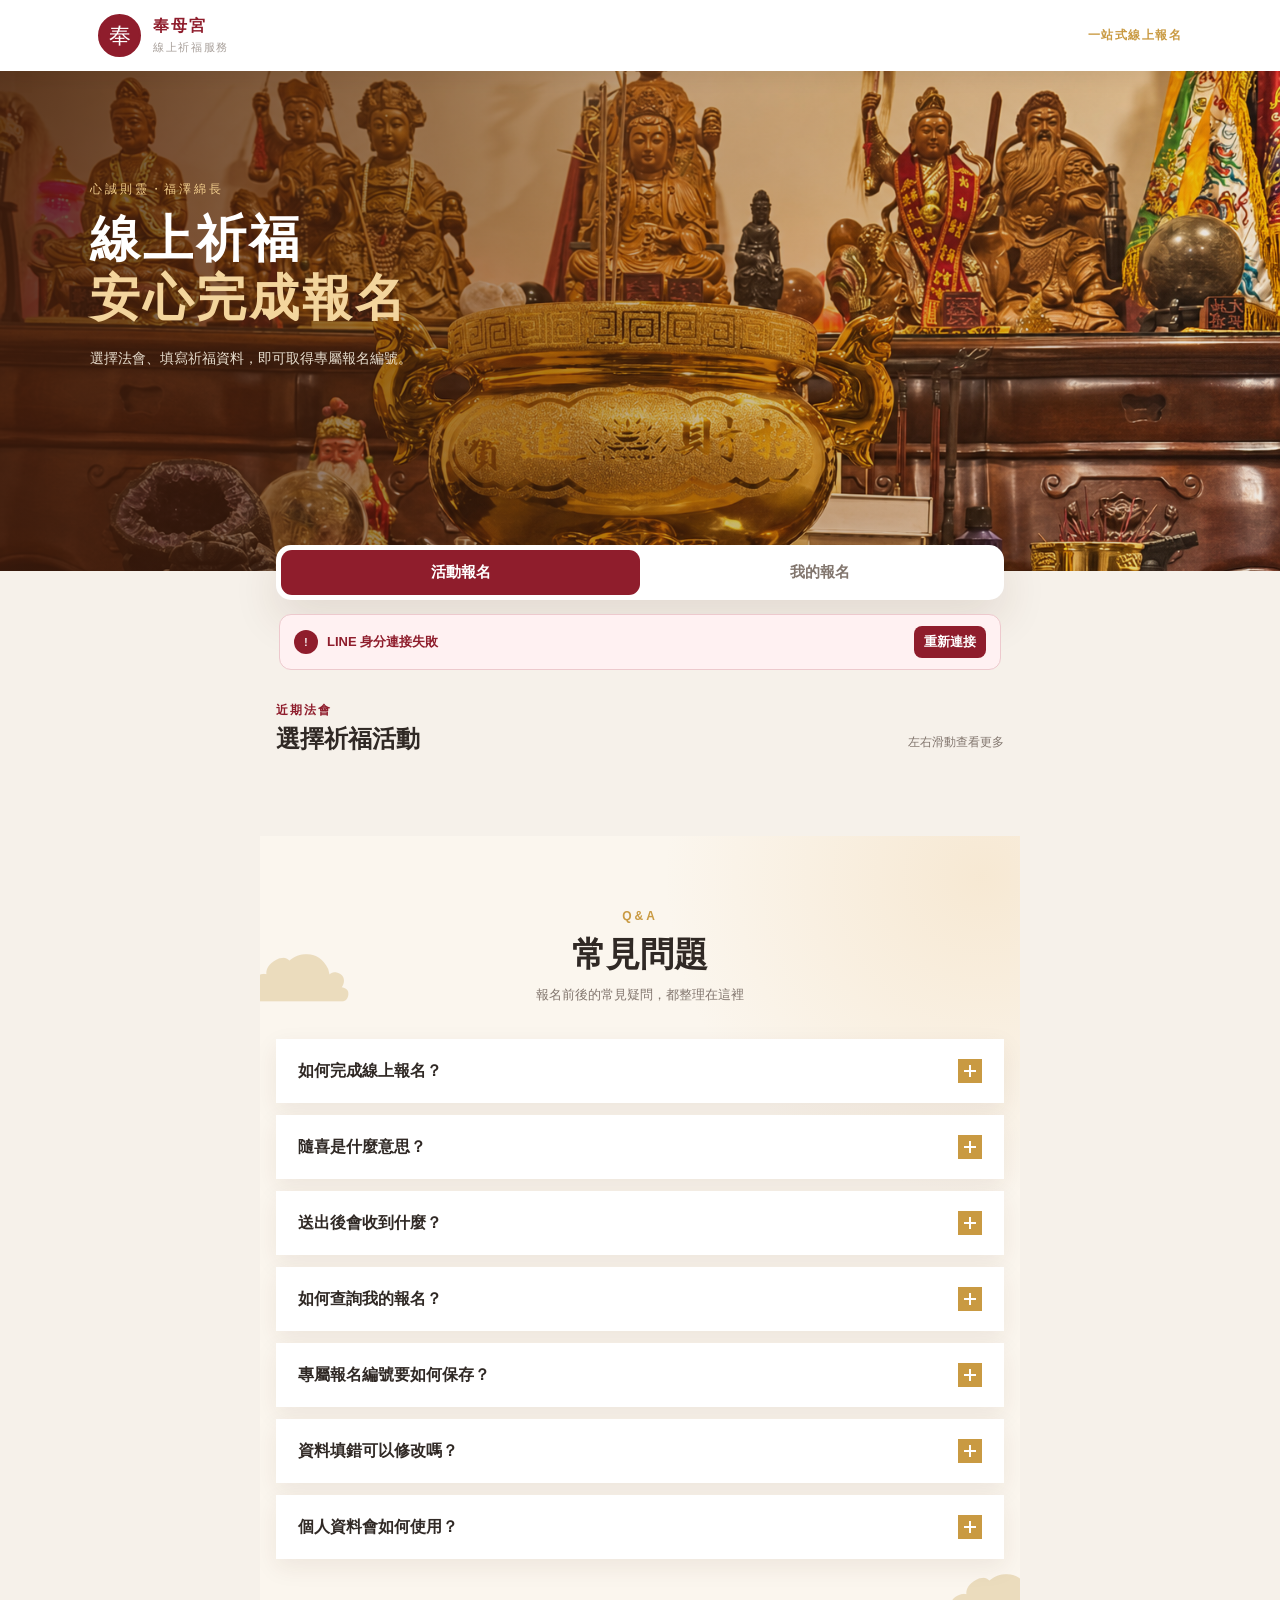
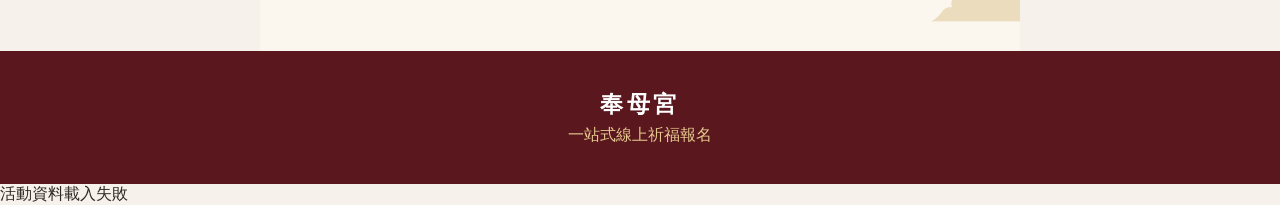
==== index.html @ d8d7b147 "Gate registration on verified LINE identity" ====
<!doctype html>
<html lang="zh-Hant">
<head>
  <meta charset="utf-8">
  <meta name="viewport" content="width=device-width, initial-scale=1, viewport-fit=cover">
  <meta name="theme-color" content="#8f1d2c">
  <title>奉母宮｜線上祈福報名</title>
  <meta name="description" content="奉母宮線上祈福活動報名與進度查詢">
  <link rel="stylesheet" href="styles.css">
</head>
<body>
  <header class="site-header">
    <div class="site-header__inner">
      <a class="brand" href="#top"><span class="brand__mark">奉</span><div><b>奉母宮</b><small>線上祈福服務</small></div></a>
      <span class="header-note">一站式線上報名</span>
    </div>
  </header>
  <header id="top" class="hero">
    <div class="hero__shade"></div>
    <div class="hero__copy">
      <p class="eyebrow">心誠則靈・福澤綿長</p>
      <h1>線上祈福<br><span>安心完成報名</span></h1>
      <p>選擇法會、填寫祈福資料，即可取得專屬報名編號。</p>
    </div>
  </header>

  <main>
    <nav id="events" class="tabs" aria-label="主要功能">
      <button class="tab is-active" data-view="activities">活動報名</button>
      <button class="tab" data-view="orders">我的報名</button>
    </nav>
    <div id="lineIdentityStatus" class="line-identity is-loading" role="status" aria-live="polite">
      <span class="line-identity__icon">•••</span>
      <strong id="lineIdentityText">正在連接 LINE 身分…</strong>
      <button id="retryLineBtn" type="button" hidden>重新連接</button>
    </div>

    <section id="activitiesView" class="view">
      <div class="section-heading"><div><span>近期法會</span><h2>選擇祈福活動</h2></div><p>左右滑動查看更多</p></div>
      <div id="activityList" class="activity-list" aria-live="polite"></div>
    </section>

    <section id="formView" class="view is-hidden">
      <button id="backBtn" class="back-btn">← 返回活動</button>
      <div id="selectedActivity" class="selected-activity"></div>
      <form id="registrationForm" class="form-card" novalidate>
        <div class="step-title"><span>01</span><div><small>報名資料</small><h2>填寫祈福資料</h2></div></div>
        <label>報名人姓名<span>*</span><input name="name" autocomplete="name" required placeholder="請輸入真實姓名"></label>
        <label>生日（民國）<span>*</span><input name="birthday" type="text" inputmode="numeric" autocomplete="bday" placeholder="例如 0840228" pattern="[0-9]{7}" maxlength="7" title="請輸入 7 位民國生日，例如 0840228" required></label>
        <label>居住地址（最常待的地方）<span>*</span><input name="address" autocomplete="street-address" required placeholder="請填寫平時最常居住的完整地址"></label>
        <label>祈福人數<span>*</span><select name="people" required></select></label>
        <label>祈福姓名<textarea name="prayerNames" rows="3" placeholder="多人請以頓號分隔，例如：王大明、王小美"></textarea></label>
        <label>備註<textarea name="note" rows="3" placeholder="其他需要協助的事項"></textarea></label>
        <div class="consent"><input id="consent" type="checkbox" required><label for="consent">我確認資料正確，並已閱讀及同意<a href="privacy.html" target="_blank" rel="noopener">隱私權與個資告知事項</a>。</label></div>
        <div class="total"><span>報名費用</span><strong id="totalPrice">隨喜</strong></div>
        <button class="primary-btn" type="submit">確認送出報名</button>
      </form>
    </section>

    <section id="successView" class="view is-hidden">
      <div class="success-card"><div class="success-icon">✓</div><p>報名資料已送出</p><h2>祈福報名成功</h2><div id="orderSummary"></div><button id="newOrderBtn" class="primary-btn">返回活動列表</button></div>
    </section>

    <section id="ordersView" class="view is-hidden">
      <div class="section-heading"><div><span>進度查詢</span><h2>查詢我的報名</h2></div></div>
      <form id="lookupForm" class="lookup-card"><label>專屬報名編號<input name="id" autocomplete="off" required placeholder="例如 FM202607161234"></label><button class="primary-btn">查詢報名紀錄</button></form>
      <div id="orderList" class="order-list"></div>
    </section>

    <section class="faq-section" aria-labelledby="faqTitle">
      <div class="faq-heading">
        <span>Q&amp;A</span>
        <h2 id="faqTitle">常見問題</h2>
        <p>報名前後的常見疑問，都整理在這裡</p>
      </div>
      <div class="faq-group">
        <details>
          <summary>如何完成線上報名？<i aria-hidden="true"></i></summary>
          <p>選擇祈福活動後，依畫面填寫個人或公司資料與祈福資訊，確認內容正確後送出即可。</p>
        </details>
        <details>
          <summary>隨喜是什麼意思？<i aria-hidden="true"></i></summary>
          <p>隨喜就是沒有規定一定要付多少金額，你可以依照自己的心意和能力決定；不需要勉強，也不會因為金額多或少而影響祈福報名。</p>
        </details>
        <details>
          <summary>送出後會收到什麼？<i aria-hidden="true"></i></summary>
          <p>系統會在報名成功畫面產生一組專屬報名編號，請立即截圖或抄寫保存，之後可用此編號查詢報名。</p>
        </details>
        <details>
          <summary>如何查詢我的報名？<i aria-hidden="true"></i></summary>
          <p>點選頁面上方「我的報名」，輸入報名成功畫面顯示的專屬報名編號，即可查看報名紀錄。</p>
        </details>
        <details>
          <summary>專屬報名編號要如何保存？<i aria-hidden="true"></i></summary>
          <p>報名成功畫面會直接顯示專屬編號，請截圖或抄寫保存。若遺失，請聯絡奉母宮協助查詢。</p>
        </details>
        <details>
          <summary>資料填錯可以修改嗎？<i aria-hidden="true"></i></summary>
          <p>送出後目前無法自行修改，請保留專屬報名編號並聯絡奉母宮協助更正。</p>
        </details>
        <details>
          <summary>個人資料會如何使用？<i aria-hidden="true"></i></summary>
          <p>我們只會把姓名、生日、地址及 LINE 資料用於祈福報名、聯繫、通知及紀錄管理，不會拿來出售。你可以閱讀完整的<a href="privacy.html" target="_blank" rel="noopener">隱私權與個資告知事項</a>。</p>
        </details>
      </div>
    </section>

  </main>
  <footer><b>奉母宮</b><span>一站式線上祈福報名</span></footer>
  <div id="toast" class="toast" role="status"></div>
  <script src="https://static.line-scdn.net/liff/edge/2/sdk.js"></script>
  <script src="app.js?v=20260726-1"></script>
</body>
</html>
---- styles.css ----
:root{--wine:#8f1d2c;--wine-dark:#61131f;--gold:#c99a42;--cream:#f8f2e8;--ink:#302925;--muted:#82766e;--line:#e5dcd1;--green:#1e9b63;--shadow:0 18px 45px rgba(83,39,25,.12)}
*{box-sizing:border-box}html{scroll-behavior:smooth}body{margin:0;background:#f6f1ea;color:var(--ink);font-family:"Noto Sans TC","PingFang TC","Microsoft JhengHei",sans-serif}.hero{position:relative;overflow:hidden;min-height:355px;padding:28px 22px 52px;color:#fff;background:radial-gradient(circle at 90% 10%,rgba(255,214,139,.25),transparent 32%),linear-gradient(145deg,#a72737,#691421)}.hero:after{content:"";position:absolute;right:-45px;bottom:-78px;width:250px;height:250px;border:1px solid rgba(255,255,255,.17);border-radius:50%;box-shadow:0 0 0 34px rgba(255,255,255,.04),0 0 0 68px rgba(255,255,255,.03)}.brand{display:flex;gap:12px;align-items:center;position:relative;z-index:1}.brand__mark{display:grid;place-items:center;width:43px;height:43px;border:1px solid rgba(255,255,255,.6);border-radius:50%;font-family:serif;font-size:22px}.brand b,.brand small{display:block}.brand b{letter-spacing:.14em}.brand small{margin-top:3px;opacity:.7;font-size:11px;letter-spacing:.15em}.hero__copy{position:relative;z-index:1;margin-top:50px}.eyebrow{margin:0 0 12px;color:#f3cf8e;font-size:12px;letter-spacing:.24em}.hero h1{margin:0;font-family:serif;font-size:42px;line-height:1.18;letter-spacing:.06em}.hero h1 span{color:#f3d59d}.hero__copy>p:last-child{max-width:330px;margin:18px 0 0;color:rgba(255,255,255,.78);font-size:14px;line-height:1.8}main{position:relative;z-index:2;max-width:760px;margin:-26px auto 0;padding:0 16px 56px}.tabs{display:grid;grid-template-columns:1fr 1fr;padding:5px;background:#fff;border-radius:15px;box-shadow:var(--shadow)}.tab{padding:13px;border:0;border-radius:11px;background:transparent;color:var(--muted);font-weight:700;font-size:15px}.tab.is-active{background:var(--wine);color:#fff}.view{padding-top:30px}.is-hidden{display:none!important}.section-heading{display:flex;align-items:end;justify-content:space-between;margin-bottom:17px}.section-heading span,.step-title small{color:var(--wine);font-size:12px;font-weight:800;letter-spacing:.16em}.section-heading h2,.step-title h2{margin:4px 0 0;font-family:serif;font-size:24px}.section-heading>p{margin:0 0 4px;color:var(--muted);font-size:12px}.activity-list{display:grid;grid-auto-flow:column;grid-auto-columns:minmax(285px,88%);gap:14px;overflow-x:auto;padding:2px 2px 22px;scroll-snap-type:x mandatory}.activity-card{overflow:hidden;background:#fff;border-radius:20px;box-shadow:var(--shadow);scroll-snap-align:start}.activity-card__top{min-height:145px;padding:23px;background:linear-gradient(145deg,#8f1d2c,#b63845);color:#fff}.activity-card__date{display:inline-block;padding:6px 10px;border:1px solid rgba(255,255,255,.4);border-radius:30px;font-size:12px}.activity-card h3{margin:18px 0 6px;font-family:serif;font-size:24px}.activity-card__top p{margin:0;opacity:.78;font-size:13px}.activity-card__body{padding:20px}.activity-card__body>p{min-height:48px;margin:0;color:var(--muted);font-size:14px;line-height:1.7}.meta{display:flex;justify-content:space-between;margin:18px 0}.meta small{display:block;color:var(--muted)}.meta strong{display:block;margin-top:4px;color:var(--wine);font-size:20px}.remaining{align-self:end;color:var(--green);font-size:13px}.primary-btn{width:100%;padding:15px 18px;border:0;border-radius:12px;background:linear-gradient(135deg,var(--wine),#b3293b);color:#fff;font-size:16px;font-weight:800;box-shadow:0 9px 20px rgba(143,29,44,.2)}.back-btn{margin-bottom:14px;padding:9px 0;border:0;background:none;color:var(--wine);font-weight:700}.selected-activity,.form-card,.lookup-card,.success-card,.order-card{background:#fff;border-radius:19px;box-shadow:var(--shadow)}.selected-activity{margin-bottom:14px;padding:18px;border-left:5px solid var(--wine)}.selected-activity small{color:var(--wine);font-weight:700}.selected-activity h3{margin:5px 0}.selected-activity p{margin:0;color:var(--muted);font-size:13px}.form-card,.lookup-card{padding:22px}.step-title{display:flex;gap:13px;align-items:center;margin-bottom:22px}.step-title>span{display:grid;place-items:center;width:42px;height:42px;border-radius:50%;background:var(--cream);color:var(--wine);font-weight:900}.step-title h2{font-size:21px}.form-card>label,.lookup-card label{display:block;margin:17px 0;color:#554b45;font-size:14px;font-weight:700}.form-card label>span{color:var(--wine)}input,select,textarea{display:block;width:100%;margin-top:8px;padding:13px 14px;border:1px solid var(--line);border-radius:11px;background:#fcfaf7;color:var(--ink);font:inherit;outline:none}input:focus,select:focus,textarea:focus{border-color:var(--gold);box-shadow:0 0 0 3px rgba(201,154,66,.14)}.consent{display:flex;gap:9px;align-items:flex-start;margin:20px 0}.consent input{width:18px;margin:2px 0}.consent label{color:var(--muted);font-size:12px;line-height:1.55}.total{display:flex;align-items:center;justify-content:space-between;margin:18px 0;padding:18px 0;border-top:1px solid var(--line)}.total strong{color:var(--wine);font-size:25px}.success-card{padding:35px 22px;text-align:center}.success-icon{display:grid;place-items:center;width:64px;height:64px;margin:0 auto 15px;border-radius:50%;background:#e4f6ed;color:var(--green);font-size:30px}.success-card>p{color:var(--green);font-weight:700}.success-card h2{font-family:serif;font-size:28px}.summary{margin:22px 0;padding:17px;border-radius:13px;background:#f8f5f0;text-align:left}.summary div,.order-card dl div{display:flex;justify-content:space-between;gap:18px;margin:9px 0}.summary span,.order-card dt{color:var(--muted)}.summary strong{color:var(--wine)}.order-list{display:grid;gap:13px;margin-top:16px}.order-card{overflow:hidden}.order-card__head{padding:15px 18px;background:var(--green);color:#fff}.order-card__head small{opacity:.8}.order-card__head h3{margin:3px 0 0}.order-card dl{margin:0;padding:17px 18px;font-size:14px}.order-card dd{margin:0;text-align:right}.badge{display:inline-block;padding:4px 9px;border-radius:20px;background:#fff0d4;color:#8c5e0c;font-size:12px}.empty{padding:30px;text-align:center;color:var(--muted)}footer;padding:25px;text-align:center;color:var(--muted);font-size:12px}.toast{position:fixed;right:18px;bottom:18px;left:18px;z-index:10;max-width:420px;margin:auto;padding:13px 16px;border-radius:11px;background:#302925;color:#fff;text-align:center;opacity:0;transform:translateY(18px);pointer-events:none;transition:.25s}.toast.is-visible{opacity:1;transform:none}@media(min-width:700px){.hero{padding-left:calc((100% - 720px)/2);min-height:390px}.activity-list{grid-auto-columns:340px}.hero h1{font-size:50px}}
.site-header{position:relative;z-index:5;background:#fff;box-shadow:0 5px 20px rgba(40,25,15,.08)}.site-header__inner{display:flex;align-items:center;justify-content:space-between;max-width:1120px;margin:auto;padding:14px 18px}.site-header .brand{color:var(--wine);text-decoration:none}.site-header .brand__mark{border:2px solid var(--wine);background:var(--wine);color:#fff}.site-header .brand small{color:var(--muted)}.header-note{color:var(--gold);font-size:12px;font-weight:800;letter-spacing:.12em}
.hero{min-height:430px;padding:72px 24px;background-image:linear-gradient(90deg,rgba(63,28,12,.82),rgba(91,43,16,.36) 52%,rgba(78,34,11,.08)),url('assets/temple-altar-warm.png');background-size:cover;background-position:center 48%}.hero:after{display:none}.hero__copy{max-width:1120px;margin:0 auto}.hero__copy>p:last-of-type{max-width:380px;margin:18px 0;color:rgba(255,248,232,.88);line-height:1.8}.hero__button{display:inline-block;margin-top:22px;padding:13px 21px;border:1px solid rgba(255,239,204,.7);border-radius:4px;background:rgba(143,29,44,.9);color:#fff;text-decoration:none;font-weight:700;box-shadow:0 10px 28px rgba(50,20,7,.24)}.hero__button:hover{background:var(--wine)}
.faq-section{position:relative;margin:40px -16px -56px;padding:70px 16px 80px;overflow:hidden;background:radial-gradient(circle at 95% 5%,rgba(233,190,126,.24),transparent 30%),#fbf6ee}.faq-section:before,.faq-section:after{content:"☁";position:absolute;color:#d9bd83;opacity:.45;font-size:130px;line-height:1}.faq-section:before{left:-35px;top:55px}.faq-section:after{right:-35px;bottom:10px}.ornament{display:none}.faq-heading{position:relative;z-index:1;text-align:center}.faq-heading span{color:var(--gold);font-size:12px;font-weight:800;letter-spacing:.25em}.faq-heading h2{margin:8px 0;font-family:serif;font-size:34px}.faq-heading p{margin:0;color:var(--muted);font-size:13px}.faq-group{position:relative;z-index:1;margin-top:35px}.faq-group details{margin:12px 0;background:#fff;box-shadow:0 8px 25px rgba(72,43,25,.08)}.faq-group summary{display:flex;align-items:center;justify-content:space-between;gap:15px;padding:20px 22px;cursor:pointer;list-style:none;font-weight:800}.faq-group summary::-webkit-details-marker{display:none}.faq-group summary i{position:relative;width:24px;height:24px;flex:0 0 24px;background:var(--gold)}.faq-group summary i:before,.faq-group summary i:after{content:"";position:absolute;left:6px;right:6px;top:11px;height:2px;background:#fff}.faq-group summary i:after{transform:rotate(90deg);transition:.2s}.faq-group details[open] summary i:after{transform:rotate(0)}.faq-group details p{margin:0;padding:0 22px 20px;color:var(--muted);line-height:1.8}
footer{display:flex;flex-direction:column;gap:5px;padding:38px 20px;background:#5a171e;color:#fff;text-align:center}footer b{font-family:serif;font-size:23px;letter-spacing:.15em}footer span{color:#e5c98f}footer small{margin-top:10px;color:rgba(255,255,255,.6)}
.line-identity{display:flex;align-items:center;gap:9px;margin:14px 3px 0;padding:11px 14px;border:1px solid #cce6d9;border-radius:12px;background:#edf9f3;color:#187348;font-size:13px}.line-identity__icon{display:grid;place-items:center;min-width:24px;height:24px;border-radius:50%;background:#22a864;color:#fff;font-size:10px;font-weight:900}.line-identity.is-loading{border-color:#ead9ba;background:#fff8eb;color:#805f23}.line-identity.is-loading .line-identity__icon{background:#c99a42}.line-identity.is-error{border-color:#edc9cd;background:#fff1f2;color:#8f1d2c}.line-identity.is-error .line-identity__icon{background:#8f1d2c}.line-identity button{margin-left:auto;padding:7px 10px;border:0;border-radius:8px;background:#8f1d2c;color:#fff;font-weight:700}.primary-btn:disabled,.read-more:disabled{cursor:wait;opacity:.55;box-shadow:none}
@media(min-width:700px){.hero{min-height:500px;padding:110px 24px}.hero__copy{padding-left:10px}}
.registered{align-self:end;color:var(--wine);font-size:13px;font-weight:800}.activity-card__body>p{white-space:pre-line}
.consent a,.faq-group a{color:var(--wine);font-weight:800}.faq-group a{text-underline-offset:3px}
.selected-activity__details{margin-top:16px!important;padding-top:16px;border-top:1px solid var(--line);white-space:pre-line;color:#554b45!important;line-height:1.85!important}
.read-more{display:inline-block;margin-top:8px;padding:0;border:0;background:transparent;color:var(--wine);font:inherit;font-size:13px;font-weight:800;text-decoration:underline;text-underline-offset:3px;cursor:pointer}
#formView .selected-activity h3{font-size:22px}#formView .selected-activity__details{font-size:15px}#formView .step-title h2{font-size:23px}#formView .form-card>label{font-size:15px}#formView input,#formView select,#formView textarea{font-size:16px}#formView .consent label{font-size:13px}#formView .total{font-size:16px}#formView .primary-btn{font-size:17px}
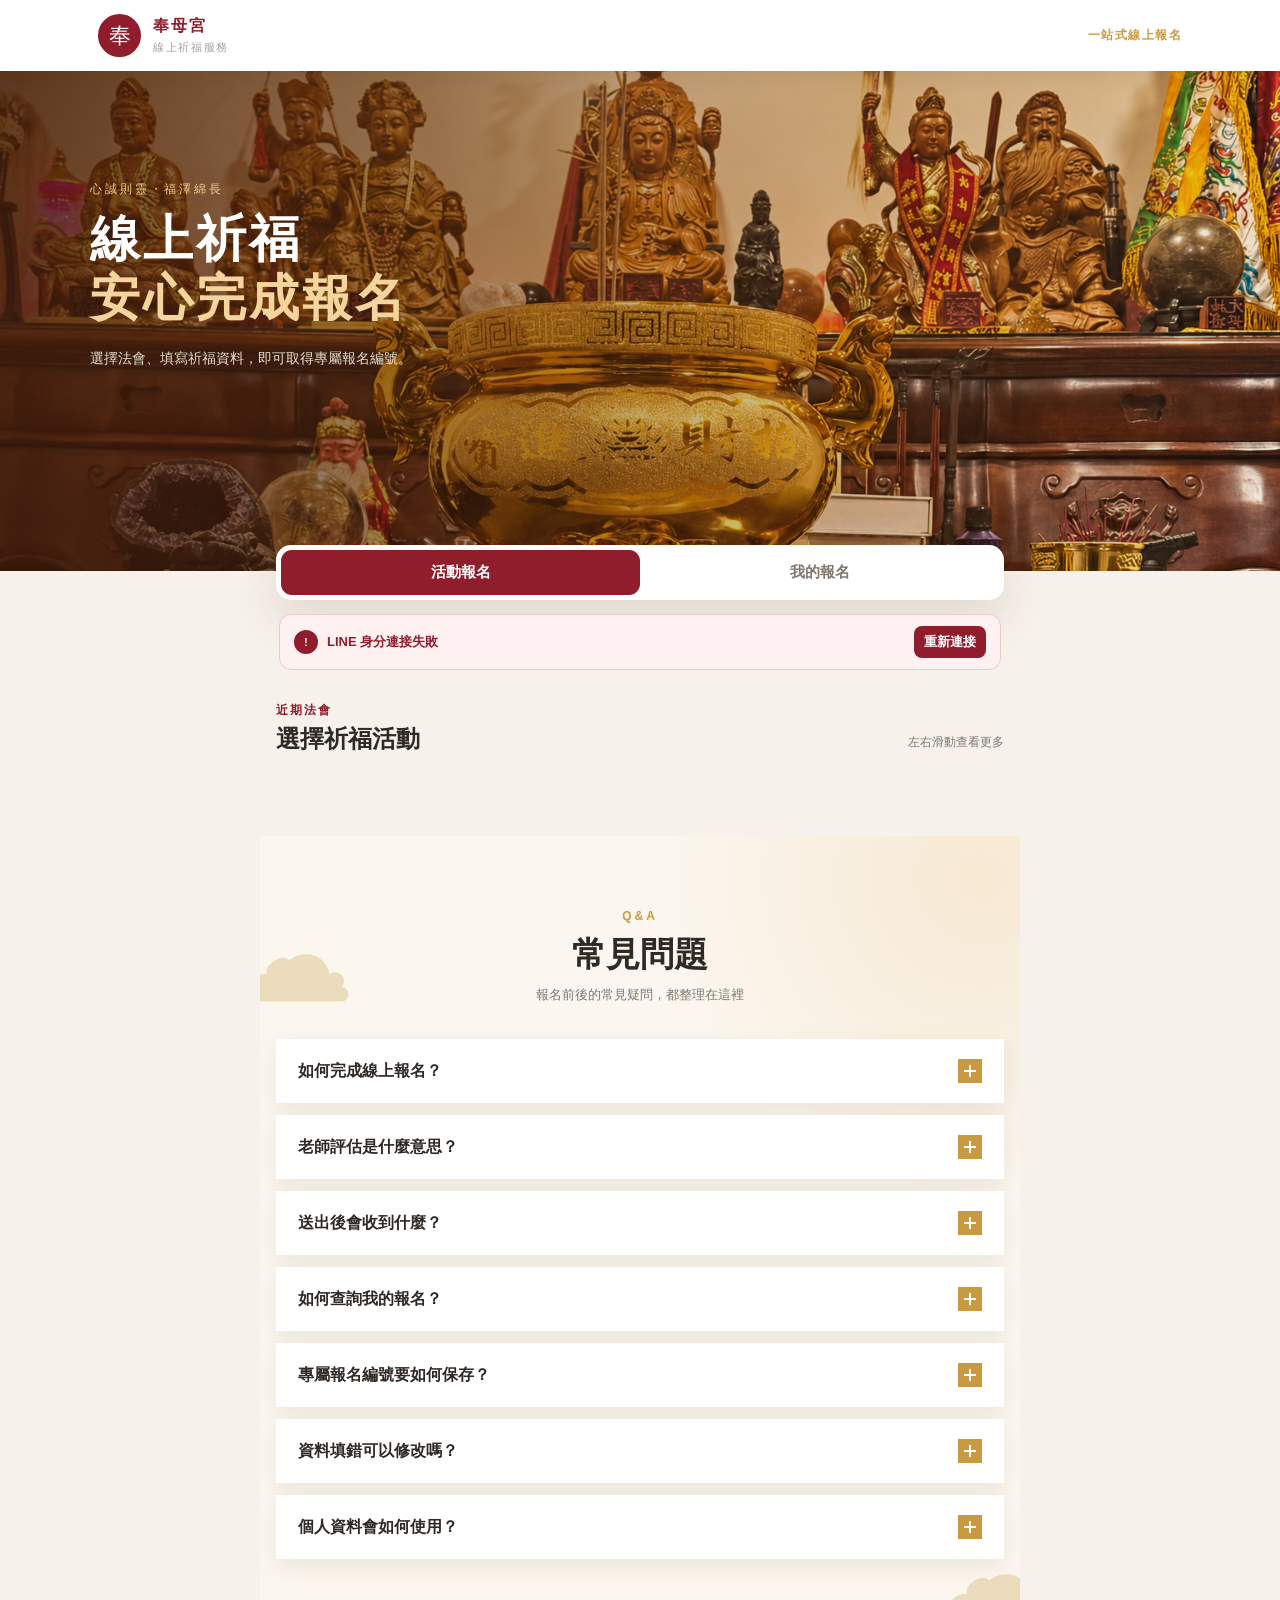
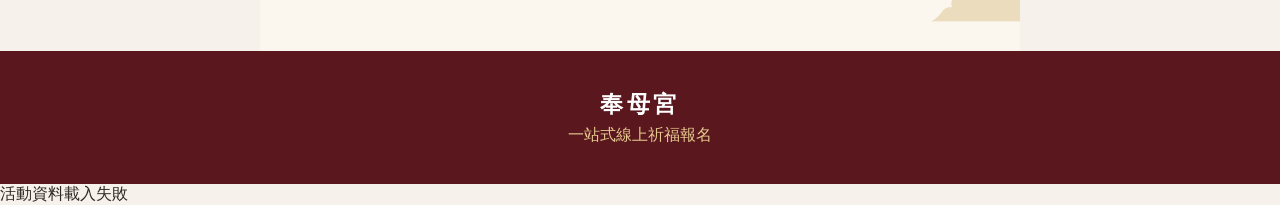
==== commit dda9c63d: "Replace donation pricing with teacher evaluation" ====
--- a/index.html
+++ b/index.html
@@ -6,7 +6,7 @@
   <meta name="theme-color" content="#8f1d2c">
   <title>奉母宮｜線上祈福報名</title>
   <meta name="description" content="奉母宮線上祈福活動報名與進度查詢">
-  <link rel="stylesheet" href="styles.css">
+  <link rel="stylesheet" href="styles.css?v=20260726-1">
 </head>
 <body>
   <header class="site-header">
@@ -52,7 +52,7 @@
         <label>祈福姓名<textarea name="prayerNames" rows="3" placeholder="多人請以頓號分隔，例如：王大明、王小美"></textarea></label>
         <label>備註<textarea name="note" rows="3" placeholder="其他需要協助的事項"></textarea></label>
         <div class="consent"><input id="consent" type="checkbox" required><label for="consent">我確認資料正確，並已閱讀及同意<a href="privacy.html" target="_blank" rel="noopener">隱私權與個資告知事項</a>。</label></div>
-        <div class="total"><span>報名費用</span><strong id="totalPrice">隨喜</strong></div>
+        <div class="total"><span>報名費用</span><strong id="totalPrice">老師評估</strong></div>
         <button class="primary-btn" type="submit">確認送出報名</button>
       </form>
     </section>
@@ -79,8 +79,8 @@
           <p>選擇祈福活動後，依畫面填寫個人或公司資料與祈福資訊，確認內容正確後送出即可。</p>
         </details>
         <details>
-          <summary>隨喜是什麼意思？<i aria-hidden="true"></i></summary>
-          <p>隨喜就是沒有規定一定要付多少金額，你可以依照自己的心意和能力決定；不需要勉強，也不會因為金額多或少而影響祈福報名。</p>
+          <summary>老師評估是什麼意思？<i aria-hidden="true"></i></summary>
+          <p>個人方案會由老師依照祈福需求與實際科儀內容進行評估，再向您說明費用；補財庫（老闆方案）的固定費用為 NT$8,888。</p>
         </details>
         <details>
           <summary>送出後會收到什麼？<i aria-hidden="true"></i></summary>
@@ -109,6 +109,6 @@
   <footer><b>奉母宮</b><span>一站式線上祈福報名</span></footer>
   <div id="toast" class="toast" role="status"></div>
   <script src="https://static.line-scdn.net/liff/edge/2/sdk.js"></script>
-  <script src="app.js?v=20260726-1"></script>
+  <script src="app.js?v=20260829-1"></script>
 </body>
 </html>
--- a/styles.css
+++ b/styles.css
@@ -9,5 +9,6 @@
 .registered{align-self:end;color:var(--wine);font-size:13px;font-weight:800}.activity-card__body>p{white-space:pre-line}
 .consent a,.faq-group a{color:var(--wine);font-weight:800}.faq-group a{text-underline-offset:3px}
 .selected-activity__details{margin-top:16px!important;padding-top:16px;border-top:1px solid var(--line);white-space:pre-line;color:#554b45!important;line-height:1.85!important}
+.ceremony-images{display:grid;gap:14px;margin-top:20px;padding-top:18px;border-top:1px solid var(--line)}.ceremony-images img{display:block;width:100%;height:auto;border-radius:12px;background:#f4eee5;box-shadow:0 6px 18px rgba(81,55,36,.12)}
 .read-more{display:inline-block;margin-top:8px;padding:0;border:0;background:transparent;color:var(--wine);font:inherit;font-size:13px;font-weight:800;text-decoration:underline;text-underline-offset:3px;cursor:pointer}
 #formView .selected-activity h3{font-size:22px}#formView .selected-activity__details{font-size:15px}#formView .step-title h2{font-size:23px}#formView .form-card>label{font-size:15px}#formView input,#formView select,#formView textarea{font-size:16px}#formView .consent label{font-size:13px}#formView .total{font-size:16px}#formView .primary-btn{font-size:17px}
